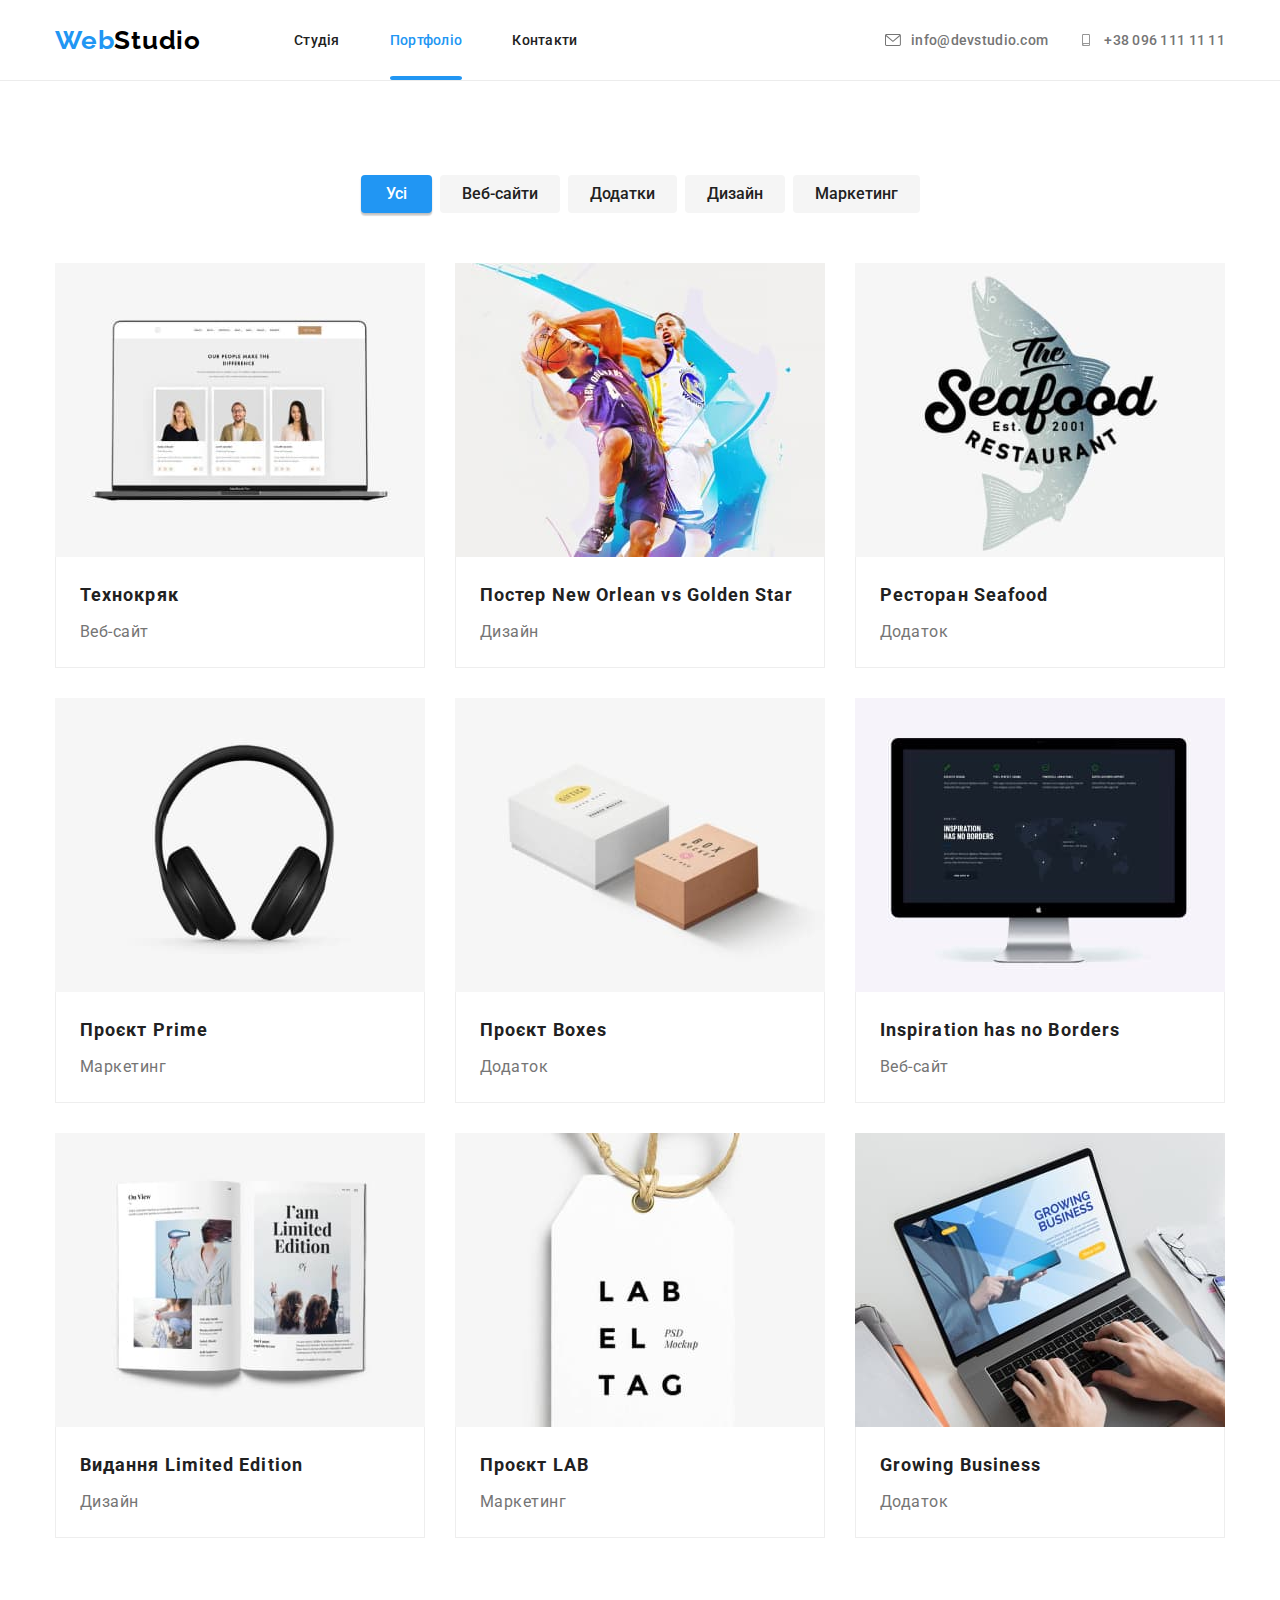
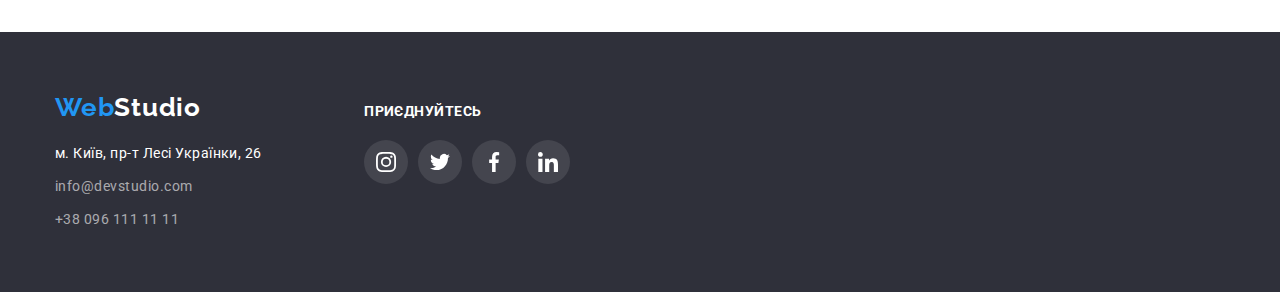
==== portfolio.html @ 2c23c7a3 "Копіює файли попередньої роботи" ====
<!DOCTYPE html>
<html lang="uk-ua">

<head>
    <meta charset="UTF-8">
    <meta http-equiv="X-UA-Compatible" content="IE=edge">
    <meta name="viewport" content="width=device-width, initial-scale=1.0">
    <title>Портфоліо</title>
    <!-- Підключаємо стилі -->
    <link rel="stylesheet"
      href="https://fonts.googleapis.com/css2?family=Raleway:wght@700&family=Roboto:wght@400;500;700;900&display=swap">
    <link rel="stylesheet" href="https://cdnjs.cloudflare.com/ajax/libs/modern-normalize/1.1.0/modern-normalize.min.css">
    <link rel="stylesheet" href="./css/styles.css">
</head>

<body>

<header class="headernav">
  <div class="container main-nav">
    <nav class="nav">
      <!-- Верхня лінія -->
      <!-- Лого -->
      <a href="./index.html" class="logo"><span>Web</span>Studio</a>
      <!-- Меню -->
      <ul class="nav">
        <li class="item"><a href="./index.html" class="site-nav">Студія</a></li>
        <li class="item"><a href="./portfolio.html" class="site-nav--active">Портфоліо</a></li>
        <li class="item"><a href="" class="site-nav">Контакти</a></li>
      </ul>
    </nav>
    <!-- Контакти -->
    <ul class="nav auth">
      <li class="item-contact">
        <a class="contact-nav" href="mailto:info@devstudio.com"><svg class="contact-icon" width="16" height="12">
            <use href="./images/icons.svg#envelope" ></use></svg>info@devstudio.com</a>
       </li>
        
      <li class="item-contact">
      <a class="contact-nav" href="tel:+380961111111"><svg class="contact-icon" width="16" height="12">
            <use href="./images/icons.svg#smartphone" ></use></svg>+38 096 111 11 11</a>
          </li>
    </ul>
  </div>
</header>


<!-- Портфоліо -->
<main class="main">
    <section class="section">
    <div class="container">
      <h1 class="titlle-transparent">Портфоліо</h1>
      <!-- filters -->
      <ul class="project-button">
        <!-- filter 1 -->
        <li class="item">
          <button type="button" class="btn active">Усі</button>
        </li>
        <!-- filter 2 -->
        <li class="item">
          <button type="button" class="btn">Веб-сайти</button>
        </li>
        <!-- filter 3 -->
        <li class="item">
          <button type="button" class="btn">Додатки</button>
        </li>
        <!-- filter 4 -->
        <li class="item">
          <button type="button" class="btn">Дизайн</button>
        </li>
        <!-- filter 5 -->
        <li class="item">
          <button type="button" class="btn">Маркетинг</button>
        </li>
      </ul>
      
      <ul class="project">
        <!-- project 1 -->
        <li class="item">
          <div class="project-thumb">
             <img src="./images/portfolio/project-1.jpg" alt="Веб-сайт Технокряк" width="370" />
        <div class="project-overlay">
          <div class="project-actions">
            <p>Ресурс пропонує комплексні пропозиції з різним рівнем функціоналу та сервісів. Все це дозволить відвідувачу отримати вичерпні відомості про компанію чи приватну особу.</p>
          </div>
        </div>
      </div>
          <div class="project-content">
            <h2 class="project-titlle">Технокряк</h2>
            <p class="project-text">Веб-сайт</p>
         </div>
        </li>
        <!-- project 2 -->
        <li class="item">
           <div class="project-thumb">
             <img src="./images/portfolio/project-2.jpg" alt="Постер New Orlean vs Golden Star" width="370" />
        <div class="project-overlay">
          <div class="project-actions">
            <p></p>
          </div>
        </div>
      </div>
          <div class="project-content">
            <h2 class="project-titlle">Постер New Orlean vs Golden Star</h2>
            <p class="project-text">Дизайн</p>
          </div>
        </li>
        <!-- project 3 -->
        <li class="item">
          <div class="project-thumb">
             <img src="./images/portfolio/project-3.jpg" alt="Додаток для ресторану Seafood" width="370" />
        <div class="project-overlay">
          <div class="project-actions">
            <p></p>
          </div>
        </div>
      </div>
          <div class="project-content">
            <h2 class="project-titlle">Ресторан Seafood</h2>
            <p class="project-text">Додаток</p>
          </div>
        </li>
        <!-- project 4 -->
        <li class="item">
           <div class="project-thumb">
             <img src="./images/portfolio/project-4.jpg" alt="Проєкт Prime" width="370" />
        <div class="project-overlay">
          <div class="project-actions">
            <p></p>
          </div>
        </div>
      </div>
          <div class="project-content">
            <h2 class="project-titlle">Проєкт Prime</h2>
            <p class="project-text">Маркетинг</p>
          </div>
        </li>
        <!-- project 5 -->
        <li class="item">
           <div class="project-thumb">
            <img src="./images/portfolio/project-5.jpg" alt="Проєкт Boxes" width="370" />
        <div class="project-overlay">
          <div class="project-actions">
            <p></p>
          </div>
        </div>
      </div>
          <div class="project-content">
            <h2 class="project-titlle">Проєкт Boxes</h2>
            <p class="project-text">Додаток</p>
          </div>
        </li>
        <!-- project 6 -->
        <li class="item">
          <div class="project-thumb">
            <img src="./images/portfolio/project-6.jpg" alt="Веб-сайт Inspiration has no Borders" width="370" />
        <div class="project-overlay">
          <div class="project-actions">
            <p></p>
          </div>
        </div>
      </div>
          <div class="project-content">
            <h2 class="project-titlle">Inspiration has no Borders</h2>
            <p class="project-text">Веб-сайт</p>
          </div>
        </li>
        <!-- project 7 -->
        <li class="item">
          <div class="project-thumb">
            <img src="./images/portfolio/project-7.jpg" alt="Видання Limited Edition" width="370" />
        <div class="project-overlay">
          <div class="project-actions">
            <p></p>
          </div>
        </div>
      </div>
          <div class="project-content">
            <h2 class="project-titlle">Видання Limited Edition</h2>
            <p class="project-text">Дизайн</p>
          </div>
        </li>
        <!-- project 8 -->
        <li class="item">
          <div class="project-thumb">
            <img src="./images/portfolio/project-8.jpg" alt="Проєкт LAB" width="370" />
        <div class="project-overlay">
          <div class="project-actions">
            <p></p>
          </div>
        </div>
      </div>
          <div class="project-content">
            <h2 class="project-titlle">Проєкт LAB</h2>
            <p class="project-text">Маркетинг</p>
          </div>
        </li>
        <!-- project 9 -->
        <li class="item">
         <div class="project-thumb">
             <img src="./images/portfolio/project-9.jpg" alt="Додаток Growing Business" width="370" />
        <div class="project-overlay">
          <div class="project-actions">
            <p></p>
          </div>
        </div>
      </div>
          <div class="project-content">
            <h2 class="project-titlle">Growing Business</h2>
            <p class="project-text">Додаток</p>
          </div>
        </li>
      </ul>
    </div>
    </section> 

</main>

<!--Підвал-->
<footer class="footer">
  <div class="container-footer">
    <div class="column">
    <!-- Лого -->
    <a href="./index.html" class="logo"><span>Web</span>Studio</a>
    <!-- Адреса -->
    <address class="footer-address">
      <a href="https://goo.gl/maps/QEQ5epvjVhX3P6UWA"
        target="_blank" rel="noopener noreferrer" class="footer-map">м. Київ, пр-т Лесі Українки, 26</a>
      <a href="mailto:info@devstudio.com" class="footer-contact">info@devstudio.com</a>
      <a href="tel:+380961111111" class="footer-contact">+38 096 111 11 11</a>
    </address>
    </div>
    <div class="column">
      <h2 class="h2-footer">приєднуйтесь</h2>
      <ul class="social-footer">
          <li>
            <a class="footer-link" href="https://www.instagram.com/" target="_blank" rel="noopener noreferrer" aria-label="link to instagram">
              <svg class="footer-icon" width="20" height="20"><use href="./images/icons.svg#instagram" ></use></svg>
            </a>
          </li>
          <li>
            <a class="footer-link" href="https://twitter.com/" target="_blank" rel="noopener noreferrer" aria-label="link to twitter">
              <svg class="footer-icon" width="20" height="20"><use href="./images/icons.svg#twitter" ></use></svg>
            </a>
          </li>
          <li>
            <a class="footer-link" href="https://www.facebook.com/" target="_blank" rel="noopener noreferrer" aria-label="link to facebook">
              <svg class="footer-icon" width="20" height="20"><use href="./images/icons.svg#facebook"></use></svg>
            </a>
          </li>
          <li>
            <a class="footer-link" href="https://www.linkedin.com/" target="_blank" rel="noopener noreferrer" aria-label="link to linkedin">
              <svg class="footer-icon" width="20" height="20"><use href="./images/icons.svg#linkedin"></use></svg>
            </a>
          </li>
        </ul>  
    </div>
  </div>
</footer>

</body>
</html>
---- css/styles.css ----
:root {
    --primery-text-color: #212121;
    --fundamental-text-color: #757575;
    --secondary-text-color: #000000;
    --sub-text-color: #FFFFFF;
    --accent-color: #2196F3;
    --primery-white-color: #F5F5F5;
    --secondary-white-color: #FFFFFF;
    --accent-white-color: #2F303A;
}
body {
    font-family: 'Roboto', sans-serif;
    letter-spacing: 0.03em;
    color: var(--primery-text-color);
    background-color: var(--secondary-white-color);
}
h1,
h2,
h3,
h4,
h5,
h6,
p {
		margin-top: 0;
		margin-bottom: 0;
}
ul {
		padding: 0;
		margin: 0;
		list-style: none;
}
a {
  text-decoration: none;
  color: inherit;
}
img {
  display: block;
  max-width: 100%;
  height: auto;
}
.container {
    margin-left: auto;
    margin-right: auto;
    width: 1200px;
		padding-left: 15px;
		padding-right: 15px;
    /* outline: 2px solid tomato; */
}
.section {
	  padding-top: 94px;
	  padding-bottom: 94px;
}
.section.no-padding {
	  padding-top: 0;
}
h2 {
		margin-bottom: 50px;
    font-size: 36px;
    line-height: 1.16;
    text-align: center;
}
.titlle-transparent {
    position: absolute;
    white-space: nowrap;
    width: 1px;
    height: 1px;
    overflow: hidden;
    border: 0;
    padding: 0;
    clip: rect(0 0 0 0);
    clip-path: inset(50%);
    margin: -1px;
}

/* Button */
[type=button] {
	margin: 0;
	padding: 0;
}
.btn {
		padding: 6px 22px;
    font-family: inherit;
    font-size: inherit;
    line-height: 1.62;
    font-weight: 500;
    color: inherit;
    background-color: var(--primery-white-color);
    border: none;
    border-radius: 4px;
    cursor: pointer;

    transition: color 250ms cubic-bezier(0.4, 0, 0.2, 1),
                background-color 250ms cubic-bezier(0.4, 0, 0.2, 1),
                box-shadow 250ms cubic-bezier(0.4, 0, 0.2, 1);
}
.btn:hover,
.btn:focus,
.btn:active {
    color: var(--secondary-white-color);
    background-color: var(--accent-color);
    box-shadow: 0px 3px 1px rgba(0, 0, 0, 0.1), 0px 1px 2px rgba(0, 0, 0, 0.08), 0px 2px 2px rgba(0, 0, 0, 0.12);
}
.btn.active {
	  padding: 6px 25px;
    color: var(--secondary-white-color);
    border: none;
    border-radius: 4px;
    background-color: var(--accent-color);
    box-shadow: 0px 3px 1px rgba(0, 0, 0, 0.1), 0px 1px 2px rgba(0, 0, 0, 0.08), 0px 2px 2px rgba(0, 0, 0, 0.12);
}

  /* Header */
.headernav {
    border-bottom: 1px solid #ECECEC;
  }
.main-nav {
		display: flex;
	}
.logo {
		margin-right: 93px;
    font-family: 'Raleway', sans-serif;
    font-weight: 700;
    font-size: 26px;
    line-height: 1.17;
		letter-spacing: 0.03em;
    text-decoration: none;
    color: var(--secondary-text-color);
}
.logo span {
    color: var(--accent-color);
}
.nav {
	  display: flex;
		align-items: center;
    font-weight: 500;
    font-size: 14px;
    line-height: 1.17;
    letter-spacing: 0.02em;
    list-style: none;
}
.nav.auth {
	  margin-left: auto;
}
.nav .item + .item {
	  margin-left: 50px;
}
.site-nav {
	  display: block;
		padding-top: 32px;
		padding-bottom: 32px;
    text-decoration: none;
    color: inherit;

    position: relative;

    transition: color 250ms cubic-bezier(0.4, 0, 0.2, 1);
}
.site-nav:hover,
.site-nav:focus,
.site-nav:active {
  color: var(--accent-color);
}
.site-nav::after {
  position: absolute;
  left: 0;
  bottom: 0;
  content: '';
  display: block;
  height: 4px;
  width: 100%;
  background-size: 100% 4px;
  background-repeat: no-repeat;
  background-image: url(../images/icon/hover.svg);


  opacity: 0;
  transform: scaleX(0);
  transition: transform 250ms cubic-bezier(0.4, 0, 0.2, 1),
    opacity 250ms cubic-bezier(0.4, 0, 0.2, 1);
}

.site-nav:hover::after,
.site-nav:focus::after {
  opacity: 1;
  transform: scaleX(1);
}

.site-nav--active {
    display: block;
    padding-top: 32px;
    padding-bottom: 32px;
    text-decoration: none;
    color: inherit;
    position: relative;
    color: var(--accent-color);
}
.site-nav--active::after {
  position: absolute;
  left: 0;
  bottom: 0;
  content: '';
  display: block;
  height: 4px;
  width: 100%;
  background-size: 100% 4px;
  background-repeat: no-repeat;
  background-image: url(../images/icon/hover.svg);
  opacity: 1;
}


.contact-nav {
    display: flex;
    justify-content: center;
    align-items: center;
    color: #757575;
    text-decoration: none;

    transition: color 250ms cubic-bezier(0.4, 0, 0.2, 1);
}
.contact-nav:hover,
.contact-nav:focus,
.contact-nav:active {
    color: var(--accent-color);
}
.contact-icon {
  margin-right: 10px;
  fill: currentColor;
}
.contact-icon:hover,
.contact-icon:focus,
.contact-icon:active {
  fill: currentColor;
}
.nav .item-contact+.item-contact {
  margin-left: 30px;
}

/* Main */
.headerbar {
    max-width: 1600px;
    height: 600px;
    margin-left: auto;
    margin-right: auto;
	  padding-top: 200px;
	  padding-bottom: 200px;
    text-align: center;
    background-color: var(--accent-white-color);
    background-image: linear-gradient(
      to right,
     rgba(47, 48, 58, 0.4),
     rgba(47, 48, 58, 0.4)
    ), 
    url(../images/headerimg.jpeg);
    background-repeat: no-repeat;
    background-position: center;
    background-size: cover;
}
.headerbar-titlle {
	  margin-bottom: 30px;
    font-weight: 900;
    font-size: 44px;
    line-height: 1.36;
    letter-spacing: 0.06em;
    text-transform: uppercase;
    color: var(--sub-text-color);
}
.headerbar-btn {
	  padding: 10px 32px;
    font-family: 'Roboto';
    font-weight: 700;
    font-size: inherit;
    line-height: 1.87;
    letter-spacing: 0.06em;
    color: var(--sub-text-color);
    background-color: var(--accent-color);
    box-shadow: 0px 4px 4px rgba(0, 0, 0, 0.15);
    border: none;
    border-radius: 4px;
    cursor: pointer;

    transition: background-color 250ms cubic-bezier(0.4, 0, 0.2, 1);
}
.headerbar-btn:hover,
.headerbar-btn:focus,
.headerbar-btn:active {
    background-color: #188CE8;
}

/* Feature */

.feature {
	  display: flex;
}
.feature .item {
		width: 270px;
}
.feature .item::before {
  margin-bottom: 30px;
  display: block;
  content: '';
  height: 120px;
  background-color: #F5F4FA;
  background-size: 70px 70px;
  background-repeat: no-repeat;
  background-position: center;
  border-radius: 4px;
}
.item.icon-antena::before {
  background-image: url(../images/icon/antenna.svg);
}
.item.icon-astronaut::before{
    background-image: url(../images/icon/astronaut.svg);
}
.item.icon-clock::before {
  background-image: url(../images/icon/clock.svg);
}
.item.icon-diagram::before {
  background-image: url(../images/icon/diagram.svg);
}
.feature .item + .item{
	margin-left: 30px;
}
.feature-titlle {
	  margin-bottom: 10px;
    font-size: 14px;
    line-height: 1.14;
    text-transform: uppercase;
}
.feature-text {
    font-size: 14px;
    line-height: 1.71;
    color: var(--fundamental-text-color);
}

/* Чим ми займаємося */

.trend {
	display: flex;
}
.trend .item-trend+.item-trend {
	margin-left: 30px;
}
.item-trend {
 position: relative;
}
.groundwork {
  position: absolute;
  bottom: 0;
  left: 0;
  background-color: rgba(47, 48, 58, 0.8);
  width: 100%;
  height: 70px;
  font-size: 14px;
  line-height: 1.14;
  text-align: center;
  color: #FFFFFF;
  text-transform: uppercase;
  padding-top: 27px;
  padding-bottom: 27px;
}

/* Team */
.section.team {
	background: var(--primery-white-color);
}
.team {
	  display: flex;
    text-align: center;
}
.team .item {
	  background: #FFFFFF;
		box-shadow: 0px 1px 3px rgba(0, 0, 0, 0.12), 0px 1px 1px rgba(0, 0, 0, 0.14), 0px 2px 1px rgba(0, 0, 0, 0.2);
		border-radius: 0px 0px 4px 4px;
}
.team .item+.item {
	margin-left: 30px;
}
.team-content {
	padding-top: 30px;
	padding-bottom: 30px;
	line-height: 1.17;
}
.team-titlle {
		font-size: 16px;
		margin-bottom: 10px;
    font-weight: 500;
}
.team-text {
	  font-size: 16px;
    color: var(--fundamental-text-color);
}
.social {
    margin-top: 16px;
    display: flex;
    justify-content:center;
}
.social > li + li {
    margin-left: 10px;  
}
.social-link {
    display: flex;
    justify-content: center;
    align-items: center;
    width: 44px;
    height: 44px;
    color: #AFB1B8;
    border-radius: 50%;

    transition: color 250ms cubic-bezier(0.4, 0, 0.2, 1),
                background-color 250ms cubic-bezier(0.4, 0, 0.2, 1);
}
.social-link:hover,
.social-link:focus {
    color: #fff;
    background-color: var(--accent-color);

}
.social-icon {
      fill: currentColor;
}

/* Client */
.client {
  display: flex;
}
.client > li+li {
  margin-left: 30px;
}
.client-link {
  display: flex;
  justify-content: center;
  align-items: center;
  width: 170px;
  height: 92px;
  color: #afb1b8;
  border: 1px solid #AFB1B8;
  border-radius: 4px;

  transition: color 250ms cubic-bezier(0.4, 0, 0.2, 1),
              border 250ms cubic-bezier(0.4, 0, 0.2, 1);
}

.client-link:hover,
.client-link:focus {
  color: #2196f3;
  border: 1px solid #2196f3;
}

.client-icon {
  fill: currentColor;
}

/* Project */
.project {
	display: flex;
	flex-wrap: wrap;
  gap: 30px;
}
.project-button {
	display: flex;
	justify-content: center;
	margin-bottom: 50px;
}
.project-button .item + .item {
  margin-left: 8px;
}
.project .item {
  width: calc((100% - 60px) / 3);
	  /* margin-right: 30px;
	  margin-bottom: 30px; */

  transition: box-shadow 250ms cubic-bezier(0.4, 0, 0.2, 1);
}
.project .item:hover{
  box-shadow: 0px 1px 1px rgba(0, 0, 0, 0.12), 0px 4px 4px rgba(0, 0, 0, 0.06), 1px 4px 6px rgba(0, 0, 0, 0.16);
}
/* .project .item:nth-child(3n) {
	  margin-right: 0;
}
.project .item:nth-last-child(-n+3) {
	margin-bottom: 0;
} */

.project-thumb:hover::before {
  opacity: 1;
}
.project-thumb {
  position: relative;
  overflow: hidden;
}
.project-overlay {
  position: absolute;
  top: 0;
  left: 0;
  width: 100%;
  height: 100%;
  background-color: rgba(33, 150, 243, 0.9);

  transform: translateY(100%);
  opacity: 0;
  transition: transform 250ms cubic-bezier(0.4, 0, 0.2, 1),
    opacity 250ms cubic-bezier(0.4, 0, 0.2, 1);
}

.item:hover .project-overlay {
  transform: translateY(0);
  opacity: 1;
}
.project-actions {
  position: absolute;
  display: flex;

  padding: 63px 24px;
  font-size: 18px;
  line-height: 1.56;
  color: #FFFFFF;

  opacity: 0;
  transition: opacity 250ms cubic-bezier(0.4, 0, 0.2, 1);
}

.item:hover .project-actions {
  opacity: 1;
}

.project-content {
	padding: 20px 24px;
	border: 1px solid #EEEEEE;
  border-top: none;
}
.project-titlle {
	  margin-bottom: 4px;
    font-size: 18px;
    line-height: 2;
    letter-spacing: 0.06em;
		text-align: inherit;
}
.project-text {
    font-size: 16px;
    line-height: 1.87;
    font-weight: 400;
    color: var(--fundamental-text-color);
}

/* Footer */
.footer {
	  padding: 60px 0;
    background-color: var(--accent-white-color);
}
.container-footer {
    display: flex;
    align-items: baseline;
    flex-direction: row;
    margin-left: auto;
    margin-right: auto;
    width: 1200px;
    padding-left: 15px;
    padding-right: 15px;
}
.column:first-child {
  margin-right: 70px;
}
.footer .logo {
    color: var(--sub-text-color);
}
.footer-address {
		margin-top: 20px;
    font-weight: 400;
    font-size: 14px;
    line-height: 1.71;
    font-style: normal;
}
.footer-contact {
	  display: block;
	  margin-top: 9px;
    text-decoration: none;
    color: rgba(255, 255, 255, 0.6);
}
.footer-map {
		display: block;
    text-decoration: none;
    color: var(--sub-text-color);

    transition: color 250ms cubic-bezier(0.4, 0, 0.2, 1);
}
.footer-contact:hover, .footer-map:hover,
.footer-contact:focus, .footer-map:focus {
    color: var(--accent-color);
}
.h2-footer {
    margin-bottom: 20px;
    font-size: 14px;
    line-height: 1.14;
    text-transform: uppercase;
    text-align: left;
    color: #fff;
}
.social-footer {
    display: flex;
    justify-content: center;
}
.social-footer>li+li {
    margin-left: 10px;
}
.footer-link {
  display: flex;
  justify-content: center;
  align-items: center;
  width: 44px;
  height: 44px;
  color: #fff;
  background-color: rgba(255, 255, 255, 0.1);
  border-radius: 50%;

  transition: color 250ms cubic-bezier(0.4, 0, 0.2, 1),
              background-color 250ms cubic-bezier(0.4, 0, 0.2, 1);
}

.footer-link:hover,
.footer-link:focus {
  color: #fff;
  background-color: var(--accent-color);
}

.footer-icon {
  fill: currentColor;
}
/* Modal */
.backdrop {
  position: fixed;
  top: 0;
  left: 0;
  width: 100%;
  height: 100%;
  background-color: rgba(0, 0, 0, 0.2);

  opacity: 1;
  
  transition: opacity 250ms cubic-bezier(0.4, 0, 0.2, 1);

}
.backdrop.is-hidden {
  opacity: 0;
  pointer-events: none;
}
.backdrop.is-hidden .modal {
  transform: translate(-50%, -50%) scale(1.1);
} 
.modal {
  position: absolute;
  top: 50%;
  left: 50%;
  transform: translate(-50%, -50%);
  width: 528px;
  height: 581px;
  padding: 8px;
  background-color: #FFFFFF;
  box-shadow: 0px 1px 3px rgba(0, 0, 0, 0.12), 0px 1px 1px rgba(0, 0, 0, 0.14), 0px 2px 1px rgba(0, 0, 0, 0.2);
  border-radius: 4px;

  transform: translate(-50%, -50%) scale(1);
  
  transition: transform 250ms cubic-bezier(0.4, 0, 0.2, 1);
}
.modal-close {
  display: flex;
  flex-direction: row-reverse;
}

.modal-btn {
  display: flex;
  justify-content: center;
  align-items: center;
  width: 30px;
  height: 30px;
  color: #000;
  background-color: #fff;
  border: 1px solid rgba(0, 0, 0, 0.1);
  border-radius: 50%;
}
.close-icon {
  fill: currentColor;
}

/*  скрываем заголовок
.visually-hidden {
  position: absolute;
  white-space: nowrap;
  width: 1px;
  height: 1px;
  overflow: hidden;
  border: 0;
  padding: 0;
  clip: rect(0 0 0 0);
  clip-path: inset(50%);
  margin: -1px;
} */
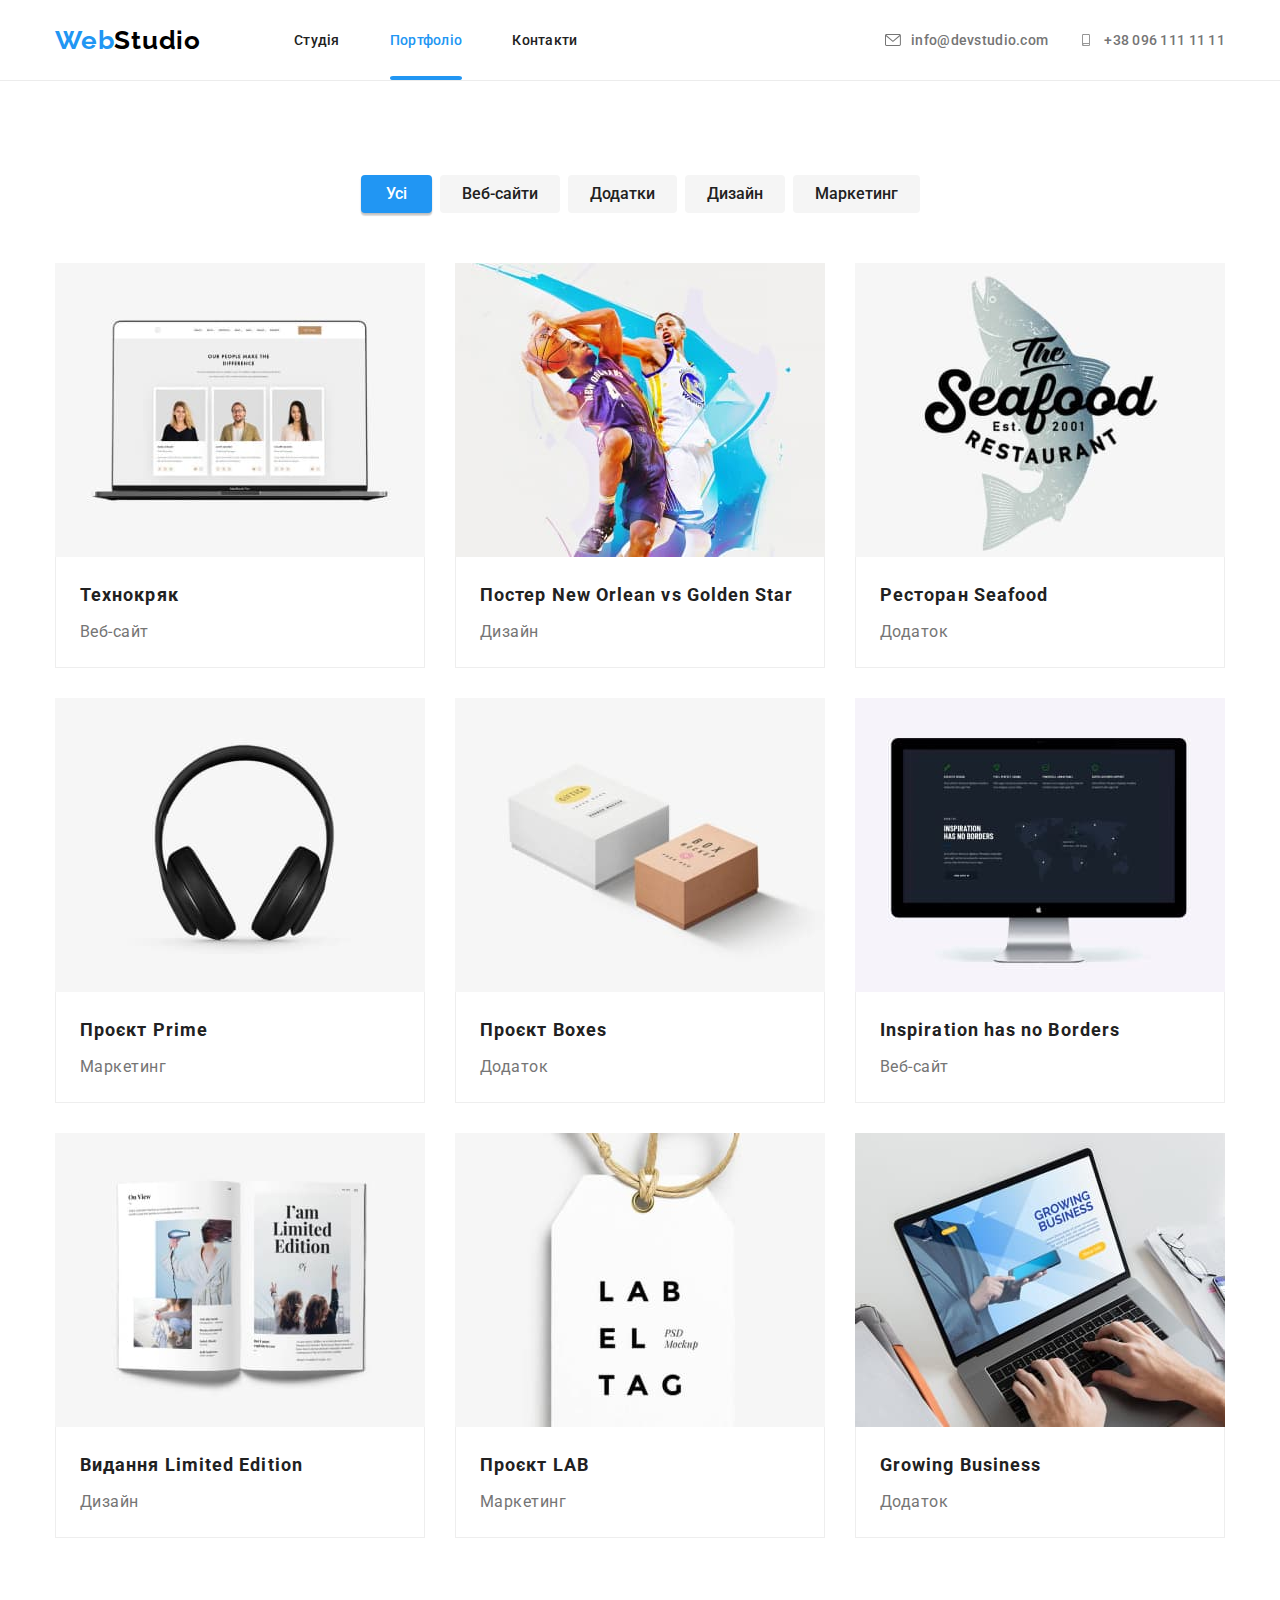
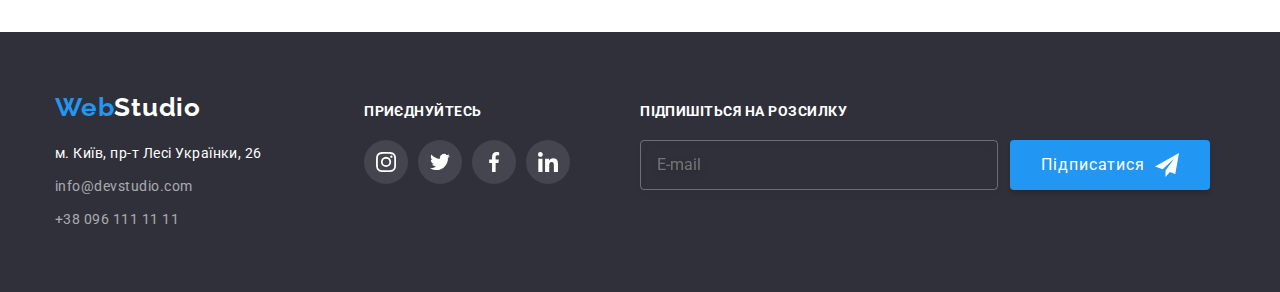
==== commit 01e05c20: "Додає розмітку і оформлення форм" ====
--- a/portfolio.html
+++ b/portfolio.html
@@ -254,6 +254,14 @@
           </li>
         </ul>  
     </div>
+    <div class="column">
+      <h2 class="h2-footer">Підпишіться на розсилку</h2>
+          <form class="footer-form" name="Підпишіться на розсилку" >
+            <input class="input-form" type="email" placeholder="E-mail" />
+            <button class="button-form" type="submit">Підписатися<svg class="send-icon" width="24" height="24">
+            <use href="./images/icons.svg#send"></use></svg></button>
+          </form>
+    </div>
   </div>
 </footer>
 
--- a/css/styles.css
+++ b/css/styles.css
@@ -37,6 +37,20 @@
   display: block;
   max-width: 100%;
   height: auto;
+}
+input{
+  cursor: pointer;
+}
+input:focus,
+select:focus,
+textarea:focus {
+  cursor: pointer;
+}
+label {
+  cursor: pointer;
+}
+textarea {
+  cursor: pointer;
 }
 .container {
     margin-left: auto;
@@ -557,9 +571,7 @@
     width: 1200px;
     padding-left: 15px;
     padding-right: 15px;
-}
-.column:first-child {
-  margin-right: 70px;
+    gap: 70px;
 }
 .footer .logo {
     color: var(--sub-text-color);
@@ -626,6 +638,47 @@
 .footer-icon {
   fill: currentColor;
 }
+.footer-form {
+  display: inline-flex;
+  gap: 12px;
+}
+.input-form {
+  display: flex;
+  justify-content: center;
+  align-items: center;
+  width: 358px;
+  height: 50px;
+  padding-left: 16px;
+  line-height: 1.25;
+  color: rgba(255, 255, 255, 0.6);
+  background-color: transparent;
+  border: 1px solid rgba(255, 255, 255, 0.3);
+  filter: drop-shadow(0px 4px 4px rgba(0, 0, 0, 0.15));
+  border-radius: 4px;
+}
+.input-form input::placeholder {
+  color: rgba(255, 255, 255, 0.6);
+}
+
+.button-form {
+    display: flex;
+    justify-content: center;
+    align-items: center;
+    width: 200px;
+    height: 50px;
+    letter-spacing: 0.06em;
+    line-height: 1.88;
+    letter-spacing: 0.06em;
+    color: #FFFFFF;
+    background: var(--accent-color);
+    box-shadow: 0px 4px 4px rgba(0, 0, 0, 0.15);
+    border-radius: 4px;
+    border: none;
+}
+.send-icon {
+    margin-left: 10px;
+} 
+
 /* Modal */
 .backdrop {
   position: fixed;
@@ -634,11 +687,8 @@
   width: 100%;
   height: 100%;
   background-color: rgba(0, 0, 0, 0.2);
-
   opacity: 1;
-  
   transition: opacity 250ms cubic-bezier(0.4, 0, 0.2, 1);
-
 }
 .backdrop.is-hidden {
   opacity: 0;
@@ -654,21 +704,17 @@
   transform: translate(-50%, -50%);
   width: 528px;
   height: 581px;
-  padding: 8px;
   background-color: #FFFFFF;
   box-shadow: 0px 1px 3px rgba(0, 0, 0, 0.12), 0px 1px 1px rgba(0, 0, 0, 0.14), 0px 2px 1px rgba(0, 0, 0, 0.2);
   border-radius: 4px;
-
   transform: translate(-50%, -50%) scale(1);
-  
   transition: transform 250ms cubic-bezier(0.4, 0, 0.2, 1);
 }
-.modal-close {
-  display: flex;
-  flex-direction: row-reverse;
-}
 
 .modal-btn {
+  position: absolute;
+  top: 8px;
+  right: 8px;
   display: flex;
   justify-content: center;
   align-items: center;
@@ -678,10 +724,167 @@
   background-color: #fff;
   border: 1px solid rgba(0, 0, 0, 0.1);
   border-radius: 50%;
+  cursor: pointer;
+  transition: color 250ms cubic-bezier(0.4, 0, 0.2, 1),
+      border 250ms cubic-bezier(0.4, 0, 0.2, 1);
+}
+.modal-btn:hover {
+  color: var(--accent-color);
+}
+.modal-btn:focus {
+  color: var(--accent-color);
+  border: 1px solid #2196F3;
+  outline: none;
 }
 .close-icon {
   fill: currentColor;
 }
+.close-icon:hover,
+.close-icon:focus{
+  fill: currentColor;
+}
+
+ /* Форма */
+.modal-group {
+  padding: 40px;
+}
+.modal-title {
+  margin-bottom: 12px;
+  font-size: 20px;
+  line-height: 1.15;
+  text-align: center;
+  color: var(--primery-text-color);
+}
+.form {
+  width: 448px;
+  margin-left: auto;
+  margin-right: auto;
+}
+
+.form-field {
+  position: relative;
+  display: flex;
+  flex-direction: column;
+  margin-bottom: 10px;
+}
+.form-label {
+  margin-bottom: 4px;
+  font-size: 12px;
+  line-height: 1.16;
+  letter-spacing: 0.01em;
+  color: var(--fundamental-text-color);
+}
+.form-input {
+  padding: 11px 12px 11px 42px;
+  font-size: 12px;
+  line-height: 1.16;
+  letter-spacing: 0.01em;
+  border: 1px solid rgba(33, 33, 33, 0.2);
+  border-radius: 4px;
+  transition: border 250ms cubic-bezier(0.4, 0, 0.2, 1);
+}
+.form-field textarea::placeholder {
+  color: rgba(117, 117, 117, 0.5);
+}
+.comment {
+  padding: 12px 16px;
+  font-size: 12px;
+  line-height: 1.16;
+  letter-spacing: 0.01em;
+  border: 1px solid rgba(33, 33, 33, 0.2);
+  border-radius: 4px;
+  resize: none;
+  transition: border 250ms cubic-bezier(0.4, 0, 0.2, 1);
+}
+.form-chec {
+  display: flex;
+  padding: 10px 11px 30px 12px;
+  align-items: center;
+}
+.form-chec label {
+  font-size: 14px;
+  line-height: 1.71;
+  letter-spacing: 0.03em;
+  color: var(--fundamental-text-color);
+}
+.checkbox {
+  position: absolute;
+  width: 1px;
+  height: 1px;
+  margin: -1px;
+  border: 0;
+  padding: 0;
+  clip: rect(0 0 0 0);
+  overflow: hidden;
+}
+.icon {
+  display: inline-block;
+  width: 16px;
+  height: 15px;
+  margin-right: 8px;
+  border: 2px solid var(--primery-text-color); 
+  border-radius: 4px;
+  transition: transform 250ms cubic-bezier(0.4, 0, 0.2, 1);
+}
+.checkbox:checked + .icon {
+  transform: scale(1.2);
+  border-color: transparent;
+  background-color: var(--accent-color);
+  background-image: url(../images/icon/check.svg);
+  background-size: contain;
+  background-origin: border-box;
+}
+.agreement {
+  color: #2196F3;
+  text-decoration-line: underline;
+}
+.form-button {
+  font-family: 'Roboto';
+  font-style: normal;
+  font-weight: 700;
+  font-size: 16px;
+  line-height: 1.88;
+  letter-spacing: 0.06em;
+  width: 200px;
+  height: 50px;
+  color: #FFFFFF;
+  background: var(--accent-color);
+  box-shadow: 0px 4px 4px rgba(0, 0, 0, 0.15);
+  border-radius: 4px;
+  border: none;
+  cursor: pointer;
+  transition: background-color 250ms cubic-bezier(0.4, 0, 0.2, 1),
+    border 250ms cubic-bezier(0.4, 0, 0.2, 1);
+}
+.form-button:hover,
+.form-button:focus {
+  background-color: #188CE8;
+  border: 1px solid #2196F3;
+  outline: none;
+}
+.form-btn {
+  text-align: center;
+}
+.form-icon {
+  position: absolute;
+  top: 50%;
+  left: 12px;
+  display: inline-block;
+  color: var(--primery-text-color);
+  transition: color 250ms cubic-bezier(0.4, 0, 0.2, 1);
+}
+.icon-svg {
+  fill: currentColor;
+}
+.form-field:focus-within>.form-input,
+.form-field:focus-within>.comment {
+  border: 1px solid #2196F3;
+  outline: none;
+}
+.form-field:focus-within>.form-icon {
+  color: var(--accent-color);
+}
+
 
 /*  скрываем заголовок
 .visually-hidden {
